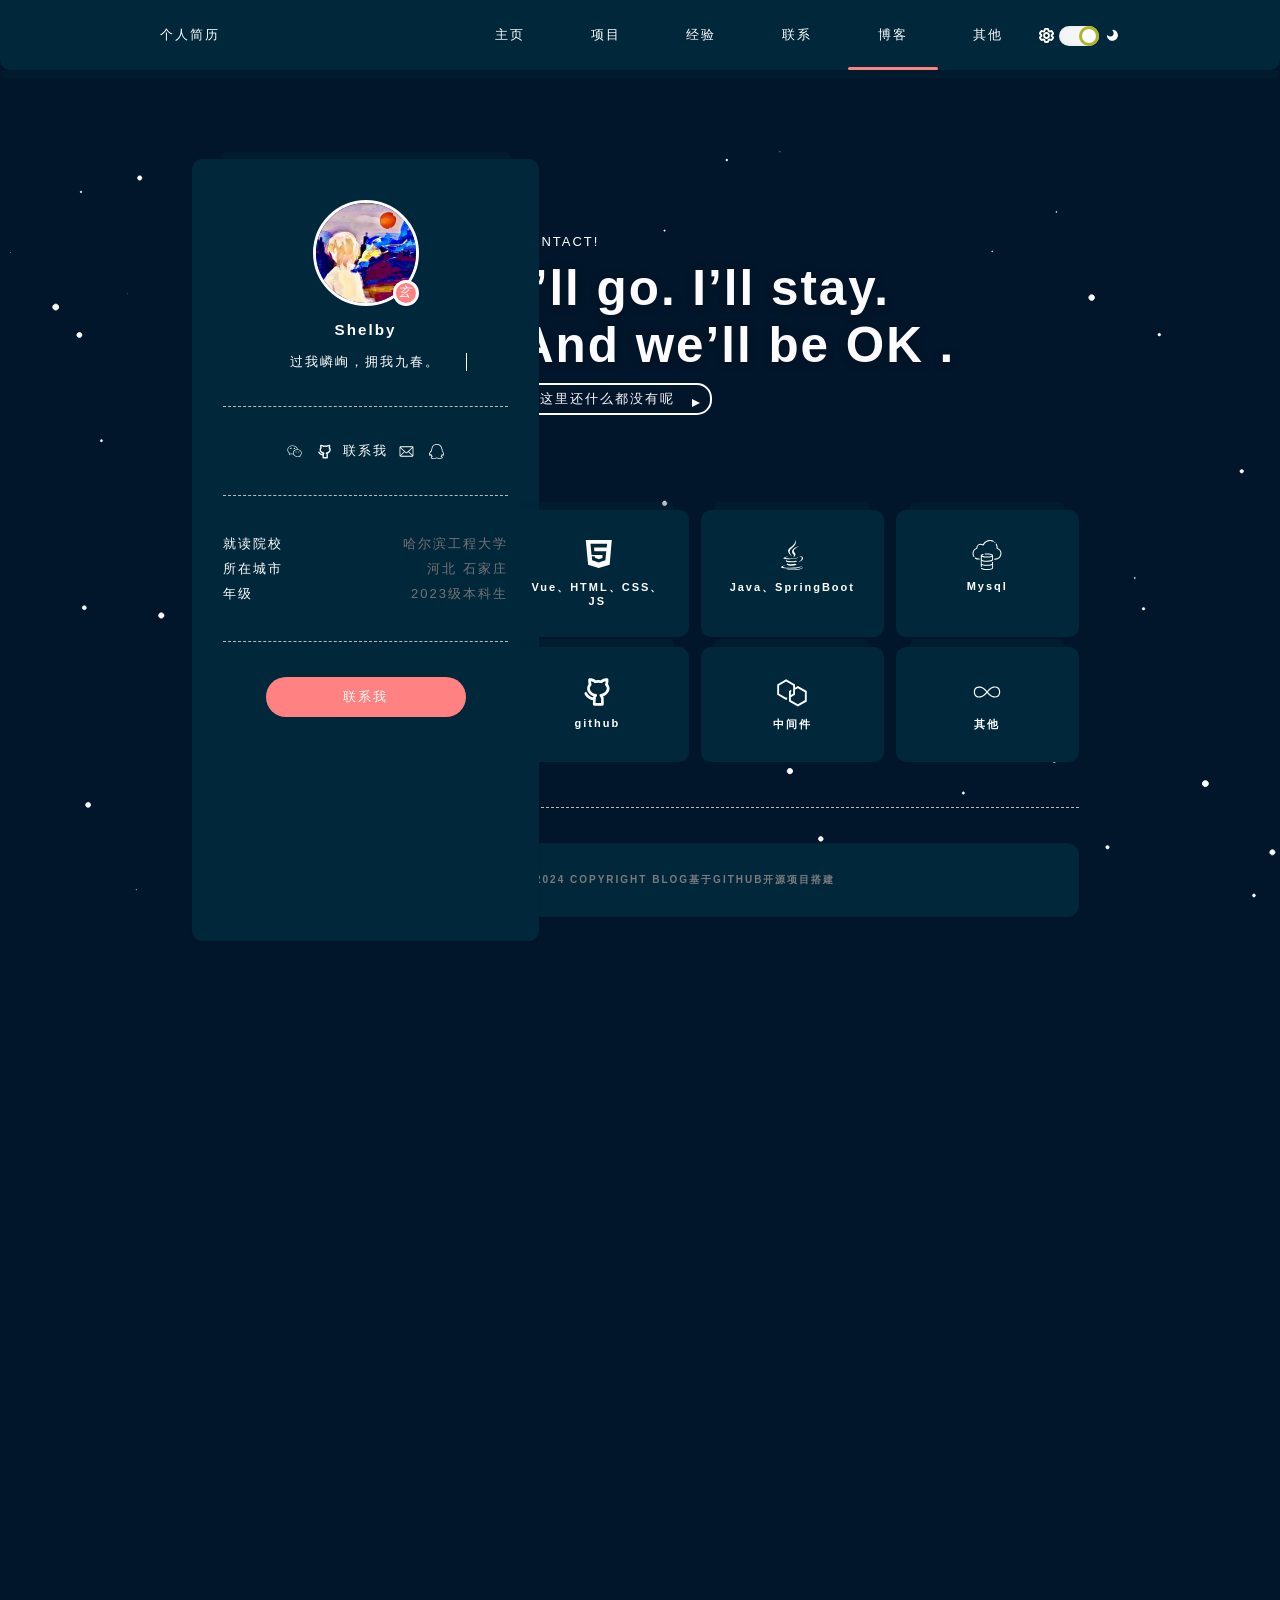
==== blog.html @ ae838272 "Prepare website for GitHub Pages" ====
﻿<!DOCTYPE html>
<html lang="en">

<head>
  <meta charset="UTF-8">
  <meta http-equiv="X-UA-Compatible" content="IE=edge">
  <meta name="viewport" content="width=device-width, initial-scale=1.0">
  <title>欢迎来到，我的世界</title>
  <link rel="stylesheet" href="./css/base.css">
  <link rel="stylesheet" href="./css/blog.css">
  <script src="./js/jq.js"></script>
</head>


<body>
  <canvas class="canvas-wrap" id="triangle-lost-in-space" resize="true"></canvas>

  <!-- loadding -->
  <div class="lodding-wrap">
    <div class="loadding-div"></div>
  </div>

  <!-- 主要页面 -->
  <div class="box">

    <!-- 顶部栏 -->
    <div class="header borderafter">
      <!-- 返回按钮 -->
      <path
              d="M98 468.9l322.8-322.8v184.4C743.6 376.7 881.9 607.3 928 837.8 812.7 676.4 651.3 602.6 420.8 602.6v189.1L98 468.9z"
              p-id="3738" fill="#254665"></path>

      <div class="col">
        <span>个人简历</span>
        <!-- 右边操作栏 -->
        <div class="header-right">
          <!-- 按钮 -->
          <div class="min_menu-wrap" id="minmenu">
            <span class="min_menu"></span>
          </div>
          <!-- 列表 -->
          <div class="menu_list">
            <!-- 栏目 -->
            <ul class="header-nav">
              <li><a href="index.html">主页</a></li>
              <li><a href="./home.html">项目</a></li>
              <li><a href="./resume.html">经验</a></li>
              <li><a href="./contact.html">联系</a></li>
              <li class="active"><a href="./blog.html">博客</a></li>
              <li><a href="./live.html">其他</a></li>
            </ul>
            <!-- 开关灯 -->
            <span class="kaig-bottm">
              <svg x="1649159647627" class="icon" viewBox="0 0 1024 1024" version="1.1"
                   xmlns="http://www.w3.org/2000/svg" p-id="2250" width="15" height="15">
                <path
                  d="M1008.535135 710.670332l-70.446388 116.386904a112.099975 112.099975 0 0 1-140.572857 43.829042l-69.422645-17.083729c-5.502624 3.1992-11.133217 6.3984-16.763809 9.341665l-18.299425 62.896276C687.335435 981.514621 639.4754 1023.744064 582.657604 1023.744064H441.764828c-56.817796 0-104.677831-42.293427-110.308423-97.703574l-18.299425-62.896276a422.166458 422.166458 0 0 1-16.827793-9.341665l-69.614597 17.083729a112.163959 112.163959 0 0 1-140.508873-43.893026L15.631361 710.542364a107.493127 107.493127 0 0 1 32.43989-144.731817L96.251206 518.910272a410.649338 410.649338 0 0 1 0-14.204448l-48.179955-46.836291a107.365159 107.365159 0 0 1-32.375906-144.731817l70.190452-116.450888a112.099975 112.099975 0 0 1 140.572857-43.893026l69.550612 17.083729c5.566608-3.1992 11.133217-6.3984 16.827794-9.341665l18.299425-62.896276C336.831061 42.229443 384.691096 0 441.508892 0H582.529636c56.817796 0 104.677831 42.293427 110.372407 97.63959l18.235441 62.704324c5.75856 3.007248 11.325169 6.142464 16.827793 9.341665l69.678581-17.083729a112.163959 112.163959 0 0 1 140.508873 43.893026l70.446388 116.514872a107.493127 107.493127 0 0 1-32.375906 144.731817l-48.179955 46.772307a414.616346 414.616346 0 0 1 0 14.204448l48.243939 46.836291c47.092227 31.928018 62.192452 94.952262 32.247938 145.115721z m-213.066733-142.23644l3.391152-31.032242a246.210447 246.210447 0 0 0 0-51.699076l-3.263184-30.904274 93.992502-91.305173-53.554612-88.553862-131.615096 32.311922-23.546113-16.059985a294.134466 294.134466 0 0 0-48.627844-26.809297l-27.513121-11.901025L568.453156 127.968008H455.649356L419.370426 252.736816l-27.705074 11.965009c-16.635841 7.166208-32.951762 16.187953-48.499875 26.745313l-23.610097 15.996001-131.487128-32.247938-53.36266 88.489878 94.056486 91.433141-3.263184 30.968258a247.874031 247.874031 0 0 0 0 51.699076l3.1992 30.904274-93.928518 91.369157 53.554612 88.489878 131.551112-32.311922 23.610097 16.059985c15.292177 10.429393 31.544114 19.451137 48.563859 26.809297l27.577106 11.965009L455.905292 895.776056h112.611848l36.342914-124.768808 27.64109-11.965009c16.699825-7.166208 32.951762-16.187953 48.563859-26.745313l23.546113-15.996001 131.423144 32.247938 53.68258-88.745814-94.184454-91.369157zM512.147232 615.846038c57.329668 0 103.846038-46.516371 103.974006-103.974006 0-57.329668-46.644339-103.974006-103.974006-103.974007S408.173225 454.542364 408.173225 511.872032 454.817564 615.846038 512.147232 615.846038z m0 127.968008c-127.968008 0-231.942014-103.910022-231.942015-231.942014 0-127.968008 103.910022-231.942014 231.942015-231.942015 127.968008 0 231.942014 103.910022 231.942014 232.133967A232.133967 232.133967 0 0 1 512.147232 743.814046z"
                  p-id="2251"></path>
              </svg>
              <!-- 开关按钮 -->
              <span class="my-radio active" id="myRadio">
                <i></i>
              </span>
              <svg x="1649159678284" class="icon" viewBox="0 0 1024 1024" version="1.1"
                   xmlns="http://www.w3.org/2000/svg" p-id="3376" width="15" height="15">
                <path
                  d="M505.4 878.6c-196.7 0-358-150.9-374.9-343.1 1-18.6 16.1-33.4 34.9-33.4 10.8 0 20.5 4.8 26.9 12.4 0.2 0.3 0.5 0.1 0.5-0.7 41.6 44.2 100.5 71.9 166.1 71.9 127.1 0 230.1-103 230.1-230.1 0-66.1-28-125.1-72.6-166.8 0.1-0.1 0.5-0.1 0.3-0.3-7-6.5-11.4-15.7-11.4-26.1 0-19 14.9-34.1 33.7-35.3 192.1 17.1 342.9 178.3 342.9 375 0 208-168.5 376.5-376.5 376.5z"
                  p-id="3377"></path>
              </svg>
            </span>
          </div>
        </div>
      </div>
    </div>
    <!-- 顶部导航 -->
    <div class="navigation">
      <div class="nav-titleBox co zz">
        <!-- 占位符 -->
        <div class="co-left"></div>

        <!-- 标题 -->
        <div class="co-right">
          <span class="titleBox-tag">CONTACT!</span>
          <h1>
            I’ll go. I’ll stay.<br>
            And we’ll be OK .
          </h1>
          <a class="buttom navbtn" href="#next-one">这里还什么都没有呢
          </a>
        </div>
      </div>
    </div>

    <!-- 主要内容 -->
    <div class="container content zz">

      <!-- 占位符 -->
      <div class="co-left">
        <!-- 简历吸盘 -->
        <div class="me-card carbox borderbefore" id="mycard">
          <div class="mecar-title">
            <div class="me-image">
              <span class="status">
                <i>玄</i>
              </span>
              <img src="img/touxiang.jpg" alt="">
            </div>
            <h3>Shelby</h3>
            <p class="me-hover">
              <span>过我嶙峋，拥我九春。</span>
            </p>
          </div>
          <div class="borderbotm"></div>
          <div class="lianxi-list">
            <a title="wx:w1457321681">
              <svg x="1649145899448" class="icon" viewBox="0 0 1024 1024" version="1.1"
                   xmlns="http://www.w3.org/2000/svg" p-id="14861" width="15" height="15">
                <path
                        d="M506.942 345.921c25.259 0 42.134-16.916 42.134-42.107 0-25.477-16.848-41.956-42.134-41.956-25.299 0-50.668 16.48-50.668 41.956 0.028 25.204 25.409 42.107 50.668 42.107l0 0zM506.942 345.921zM271.257 261.857c-25.259 0-50.79 16.48-50.79 41.956 0 25.19 25.532 42.107 50.79 42.107 25.163 0 42.012-16.916 42.012-42.107-0.014-25.477-16.834-41.956-42.012-41.956l0 0zM271.257 261.857zM1010.654 615.492c0-133.202-123.563-246.702-275.237-258.512 0.205-1.652 0.301-3.373-0.068-5.092-30.406-141.79-182.886-248.695-354.7-248.695-194.15 0-352.119 135.387-352.119 301.793 0 89.279 45.574 169.725 131.946 233.158l-30.106 90.508c-1.939 5.885-0.177 12.37 4.506 16.452 2.853 2.458 6.445 3.741 10.076 3.741 2.335 0 4.697-0.546 6.867-1.625l113.036-56.565 13.926 2.827c34.802 7.154 64.853 13.353 101.868 13.353 10.895 0 40.878-3.987 43.404-7.182 40.755 101.99 153.094 175.61 285.273 175.61 33.86 0 68.13-8.164 98.891-15.866l87.136 47.636c2.307 1.257 4.847 1.911 7.359 1.911 3.441 0 6.881-1.161 9.639-3.413 4.847-3.932 6.841-10.404 5.038-16.33l-22.255-74.001c74.602-58.955 115.521-129.488 115.521-199.708l0 0zM409.798 665.75c-9.626 0.833-19.388 1.243-29.082 1.243-32.686 0-60.334-5.652-92.31-12.26l-18.582-3.755c-3.195-0.683-6.567-0.245-9.503 1.269l-81.687 40.892 21.231-63.775c2.076-6.24-0.205-13.053-5.57-16.821-82.07-57.207-123.659-126.894-123.659-207.093 0-144.179 139.087-261.516 310.067-261.516 151.142 0 284.959 91.955 312.579 214.261-158.475 2.076-286.706 113.487-286.706 250.32 0 19.893 3.018 39.171 8.11 57.767-1.542-0.382-3.168-0.683-4.887-0.532l0 0zM860.371 788.699c-4.875 3.673-6.935 10.007-5.188 15.852l13.804 45.903-56.647-30.993c-2.157-1.188-4.588-1.803-7.004-1.803-1.188 0-2.389 0.15-3.564 0.464-30.379 7.674-61.822 15.593-92.433 15.593-142.186 0-257.857-97.717-257.857-217.811 0-120.095 115.658-217.771 257.857-217.771 139.469 0 257.325 99.724 257.325 217.771 0 59.87-37.738 121.255-106.291 172.797l0 0zM868.181 797.178zM616.454 506.006c-16.848 0-33.696 16.971-33.696 33.792 0 16.944 16.848 33.669 33.696 33.669 25.313 0 42.038-16.725 42.038-33.669 0-16.848-16.725-33.792-42.038-33.792l0 0zM616.454 506.006zM801.58 506.006c-16.603 0-33.451 16.971-33.451 33.792 0 16.944 16.848 33.669 33.451 33.669 25.231 0 42.257-16.725 42.257-33.669 0-16.848-16.998-33.792-42.257-33.792l0 0zM801.58 506.006z"
                        p-id="14862"></path>
              </svg>
            </a>
            <a title="github:wttAndroid" href="https://gitee.com/wttAndroid">
              <svg x="1649145950732" class="icon" viewBox="0 0 1024 1024" version="1.1"
                   xmlns="http://www.w3.org/2000/svg" p-id="16367" width="15" height="15">
                <path
                        d="M695.765333 981.333333h-276.053333c-26.794667 0-47.317333-21.077333-47.317333-48.64V739.84c0-29.184 6.314667-56.746667 17.365333-81.066667-129.365333-48.64-214.528-150.784-214.528-264.277333 0-53.504 17.365333-103.765333 50.474667-147.498667-12.629333-42.154667-15.786667-95.658667-12.629334-157.269333C216.234667 62.122667 236.8 42.666667 261.973333 42.666667c14.208 0 134.101333 1.621333 203.52 64.853333a504.448 504.448 0 0 1 184.533334 0C717.866667 44.288 837.717333 42.666667 853.504 42.666667c25.216 0 45.738667 19.456 47.317333 45.397333 4.693333 61.610667 0 115.114667-12.629333 157.269333C921.301333 290.688 938.666667 340.906667 938.666667 392.832c0 113.493333-85.162667 215.637333-214.528 264.277333a207.786667 207.786667 0 0 1 17.365333 81.066667v192.896c1.578667 27.562667-20.48 50.261333-45.738667 50.261333z m-228.693333-97.28h181.333333V739.84c0-27.562667-12.586667-53.504-33.109333-71.338667-14.165333-11.349333-20.48-30.805333-15.786667-50.261333 4.778667-17.834667 18.944-32.426667 36.309334-35.669333 123.050667-24.32 208.213333-102.144 208.213333-189.696 0-47.018667-25.258667-82.688-45.738667-105.386667-14.208-14.549333-17.365333-35.626667-7.893333-55.082667 6.314667-12.970667 15.786667-40.533333 15.786667-89.173333-39.466667 6.485333-85.205333 19.456-102.528 45.397333-11.093333 16.213333-31.573333 24.32-50.474667 19.456a393.045333 393.045333 0 0 0-194.005333 0c-18.944 4.864-37.888-3.242667-50.474667-19.456-17.365333-25.941333-63.146667-38.912-102.528-45.397333 1.578667 48.64 9.429333 76.202667 15.786667 89.173333 7.850667 17.834667 4.693333 40.533333-7.936 55.082667-20.48 22.698667-45.738667 58.368-45.738667 105.386667 0 87.552 85.205333 163.754667 208.213333 189.696 17.365333 3.242667 31.573333 17.834667 36.266667 35.669333 4.736 17.834667-1.578667 37.290667-15.786667 50.261333a95.104 95.104 0 0 0-33.109333 71.296v144.298667h3.157333z"
                        fill="#172B4D" p-id="16368"></path>
                <path
                        d="M403.968 788.394667c-212.949333 0-309.162667-194.56-313.898667-202.666667-11.050667-24.32-1.578667-53.461333 20.48-64.810667 23.68-11.349333 52.053333-1.621333 63.146667 21.077334 3.114667 6.485333 80.426667 157.269333 241.28 149.162666 26.837333-1.621333 48.896 19.456 48.896 46.976 1.578667 27.562667-18.901333 50.261333-45.738667 50.261334h-14.165333z"
                        fill="#172B4D" p-id="16369"></path>
              </svg>
            </a>
            <a title="email:Shelby0129@qq.com" href="mailto:Shelby0129@qq.com?Subject=%E9%82%AE%E7%AE%B1%E6%A0%87%E9%A2%98&Body=%E9%82%AE%E7%AE%B1%E5%86%85%E5%AE%B9%EF%BC%81">联系我</a>
            <svg x="1649145973361" class="icon" viewBox="0 0 1024 1024" version="1.1"
                 xmlns="http://www.w3.org/2000/svg" p-id="17271" width="15" height="15">
              <path
                      d="M983.899806 785.385782V224.886223h0.180631l-0.180631-4.696419c-0.180632-5.238314-0.722526-10.476627-1.806315-15.714941-2.890104-25.469042-21.675781-44.977245-45.519139-47.686717H122.287529c-11.741048 0-23.482096 1.625684-34.861881 5.238314-30.346093 10.295996-50.757453 40.100194-50.576821 74.058917v534.849885c-0.361263 21.314518 5.780208 42.087141 17.701887 59.789028l0.361263 0.722526 5.418946 3.973893c18.243782 21.856412 44.977245 34.319986 73.517022 34.500618H904.421944c37.751984 0 70.265655-27.094726 79.477862-66.291763l0.180631-0.541894c0.361263-5.96084 0.361263-11.741048-0.180631-17.701888zM390.16405 547.494091l55.453872 49.854295 43.893456 40.100194c5.418945 5.96084 13.005468 9.57347 21.133886 9.57347 7.947786 0 15.534309-3.431999 21.133886-9.57347l101.153642-91.941436 272.753572 263.721997H126.622685L390.16405 547.494091z m120.119951 30.346092L111.449638 216.03528H115.604163c214.409596-0.903158 703.559711-2.890104 793.875463-0.361263l-399.195625 362.166166z m165.458458-69.72376l251.619686-227.956959v474.518963L675.742459 508.116423z m-328.568707 0.180631L93.205856 760.278003V278.895043l253.967896 229.402011z"
                      p-id="17272"></path>
            </svg>
            <a title="QQ:1457321681">
              <svg x="1649146096754" class="icon" viewBox="0 0 1024 1024" version="1.1"
                   xmlns="http://www.w3.org/2000/svg" p-id="18277" width="15" height="15">
                <path
                        d="M537.576602 0c345.434577 0 362.285044 329.787714 362.285044 329.787714 52.356809 69.207276 24.072096 131.794725 24.072096 131.794725 168.504671 264.793055 59.578437 341.22196 29.488318 346.638181-29.488318 5.416222-58.374833-32.49733-58.374833-32.49733s-9.628838 37.913551-33.700934 58.374833c87.86315 40.922563 72.216288 92.075767 72.216288 92.075767s-18.655874 154.061414-383.94993 56.569425l-31.293725-5.416222c-350.248996 126.378504-393.578768-43.931575-393.578768-43.931575s-14.443258-71.012683 53.560413-97.491989c-39.718958-24.072096-53.560413-75.2253-53.560413-75.2253s-35.506341 57.77303-81.845126 36.709946C-3.443754 775.723291-31.728467 587.359141 143.997834 451.351799c0 0-25.275701-80.641521 32.49733-128.785713C176.495163 322.566085 192.142025 0 537.576602 0L537.576602 0 537.576602 0zM230.055576 341.22196C153.626672 406.216619 204.779876 471.211278 204.779876 471.211278 36.275204 574.72129 66.365324 742.022357 66.365324 742.022357s27.081108-13.239653 45.736982-52.356809c19.257677-39.117156 48.745994 6.619826 48.745994 6.619826s18.655874 89.066755 74.623497 123.971294c56.569425 34.904539-2.40721 57.171228-2.40721 57.171228s-61.985647 0.601802-56.569425 43.329773c5.416222 42.126168 205.81642 95.084779 325.575097 1.203605l63.791054 8.425234c209.427235 72.81809 312.937247 4.814419 319.557073-8.425234 6.619826-13.239653-31.895527-38.515353-67.401869-53.560413-35.506341-15.04506-44.533377-30.691922-13.239653-51.153204 31.293725-21.063084 43.931575-62.587449 61.985647-105.31542 18.054072-42.72797 45.736982-21.664886 49.347797-9.628838 3.610814 12.036048 29.488318 52.356809 29.488318 52.356809s68.003671-72.216288-73.419893-285.856139c0 0 30.691922-63.791054-21.063084-116.147863 0 0-12.63785-300.299397-320.158876-300.299397C224.639355 52.356809 230.055576 341.22196 230.055576 341.22196L230.055576 341.22196 230.055576 341.22196z"
                        p-id="18278"></path>
              </svg>
            </a>
          </div>
          <div class="borderbotm"></div>
          <div class="mecar-bottm">
            <div>
              <span class="mecarbottm-key">就读院校</span>
              <span class="mecarbottm-value">哈尔滨工程大学</span>
            </div>
            <div>
              <span class="mecarbottm-key">所在城市</span>
              <span class="mecarbottm-value">河北 石家庄</span>
            </div>
            <div>
              <span class="mecarbottm-key">年级</span>
              <span class="mecarbottm-value">2023级本科生</span>
            </div>

          </div>
          <div class="borderbotm"></div>
          <div class="buttom-box ">
            <a class="button" href="mailto:Zhangkaixuan0129@qq.com?Subject=%E9%82%AE%E7%AE%B1%E6%A0%87%E9%A2%98&Body=%E9%82%AE%E7%AE%B1%E5%86%85%E5%AE%B9%EF%BC%81">联系我</a>
          </div>
        </div>
      </div>
      <!-- 主要内容部分 -->
      <div class="co-right" id="next-one">
        <div class="content-li li1">
          <div class="li1-box borderbefore">
            <svg x="1663164259401" class="icon" viewBox="0 0 1024 1024" version="1.1" xmlns="http://www.w3.org/2000/svg"
                 p-id="1936" width="30" height="30">
              <path
                d="M128 0l888.832 0-72.704 843.776-376.832 115.712-358.4-115.712zM839.68 254.976l21.504-128-572.416-1.024 36.864 384 372.736 0 0 100.352-124.928 44.032-130.048-46.08-8.192-54.272-102.4 1.024 15.36 135.168 219.136 76.8 230.4-72.704 29.696-309.248-405.504 0-10.24-130.048 428.032 0z"
                p-id="1937"></path>
            </svg>
            <p>Vue、HTML、CSS、JS</p>
          </div>
          <div class="li1-box borderbefore">
            <svg x="1663164308088" class="icon" viewBox="0 0 1024 1024" version="1.1" xmlns="http://www.w3.org/2000/svg"
                 p-id="2882" width="30" height="30">
              <path
                d="M377.642667 791.893333s-39.125333 22.784 27.861333 30.464c81.152 9.301333 122.624 7.978667 212.010667-9.002666 0 0 23.552 14.762667 56.362666 27.562666-200.490667 85.888-453.674667-5.034667-296.234666-49.024m-24.533334-112.085333s-43.861333 32.469333 23.125334 39.424c86.698667 8.917333 155.136 9.685333 273.621333-13.141333 0 0 16.384 16.597333 42.112 25.685333-242.304 70.869333-512.298667 5.546667-338.858667-51.968m206.506667-190.208c49.408 56.874667-12.970667 108.074667-12.970667 108.074667s125.397333-64.768 67.797334-145.834667c-53.802667-75.605333-95.061333-113.152 128.298666-242.688 0-0.042667-350.549333 87.509333-183.125333 280.448m265.130667 385.237333s28.970667 23.850667-31.872 42.282667c-115.712 35.072-481.621333 45.610667-583.210667 1.408-36.522667-15.914667 32-37.973333 53.504-42.581333 22.485333-4.864 35.328-3.968 35.328-3.968-40.661333-28.629333-262.656 56.192-112.768 80.512 408.746667 66.261333 745.045333-29.866667 639.018667-77.653334M396.458667 563.626667s-186.112 44.202667-65.877334 60.245333c50.730667 6.784 151.936 5.248 246.186667-2.645333 77.056-6.485333 154.368-20.352 154.368-20.352s-27.178667 11.605333-46.848 25.045333c-188.970667 49.706667-554.069333 26.581333-448.938667-24.234667 88.832-42.922667 161.109333-38.058667 161.109334-38.058666m333.824 186.624c192.128-99.84 103.296-195.797333 41.301333-182.826667-15.146667 3.157333-21.973333 5.888-21.973333 5.888s5.632-8.832 16.426666-12.672c122.666667-43.136 217.002667 127.189333-39.594666 194.645333 0-0.042667 2.986667-2.645333 3.84-5.034666M614.442667 0s106.410667 106.410667-100.906667 270.08c-166.229333 131.285333-37.888 206.165333-0.042667 291.669333-97.024-87.594667-168.234667-164.608-120.490666-236.330666 70.144-105.344 264.405333-156.373333 221.44-325.418667M415.317333 1020.757333c184.405333 11.818667 467.584-6.528 474.282667-93.781333 0 0-12.885333 33.066667-152.405333 59.349333-157.354667 29.610667-351.530667 26.154667-466.645334 7.168 0-0.042667 23.594667 19.498667 144.768 27.264"
                p-id="2883"></path>
            </svg>
            <p>Java、SpringBoot</p>
          </div>
          <div class="li1-box borderbefore">
            <svg x="1663164338148" class="icon" viewBox="0 0 1024 1024" version="1.1" xmlns="http://www.w3.org/2000/svg"
                 p-id="3834" width="30" height="30">
              <path
                d="M246.744812 635.667692h-14.572307a183.138462 183.138462 0 0 1-109.883077-36.233846 18.510769 18.510769 0 0 0-24.812308 3.544616H95.901735a17.329231 17.329231 0 0 0 3.544616 24.418461A215.433846 215.433846 0 0 0 232.172505 669.538462h14.572307a17.723077 17.723077 0 1 0 0-35.052308zM781.981735 102.793846a17.329231 17.329231 0 0 0 12.996923-5.513846 16.147692 16.147692 0 0 0 4.726154-12.603077 16.147692 16.147692 0 0 0-5.513846-12.209231 18.116923 18.116923 0 0 0-24.812308 0 16.541538 16.541538 0 0 0-4.726153 11.815385 17.723077 17.723077 0 0 0 17.32923 18.510769zM873.747889 270.572308V256a250.486154 250.486154 0 0 0-33.083077-124.455385 17.723077 17.723077 0 0 0-24.024615-6.301538 17.329231 17.329231 0 0 0-6.301539 24.024615 215.433846 215.433846 0 0 1 28.356924 106.732308 169.353846 169.353846 0 0 1 0 24.418462 16.935385 16.935385 0 0 0 12.20923 18.510769 174.08 174.08 0 0 1 120.91077 163.446154 177.230769 177.230769 0 0 1-179.593847 173.292307h-14.572307a17.723077 17.723077 0 1 0 0 35.052308h14.572307a211.889231 211.889231 0 0 0 214.646154-208.344615 207.163077 207.163077 0 0 0-133.12-191.803077zM732.750966 29.144615a272.147692 272.147692 0 0 0-265.846154 11.815385A258.363077 258.363077 0 0 0 371.594043 146.116923a150.843077 150.843077 0 0 0-73.649231-18.904615 147.298462 147.298462 0 0 0-149.267692 143.36A207.556923 207.556923 0 0 0 17.132505 462.375385a202.830769 202.830769 0 0 0 31.901538 109.48923 18.116923 18.116923 0 0 0 14.966154 7.876923 17.329231 17.329231 0 0 0 9.452308-2.756923 15.753846 15.753846 0 0 0 7.483077-11.027692 15.36 15.36 0 0 0-2.363077-14.572308 170.535385 170.535385 0 0 1-25.993847-90.584615 174.08 174.08 0 0 1 118.153847-163.052308 17.329231 17.329231 0 0 0 12.20923-18.116923 82.313846 82.313846 0 0 1 0-9.452307 111.852308 111.852308 0 0 1 115.003077-107.913847 118.153846 118.153846 0 0 1 70.498462 24.024616 18.904615 18.904615 0 0 0 15.753846 3.150769 19.692308 19.692308 0 0 0 11.815385-10.633846 233.156923 233.156923 0 0 1 320.590769-118.153846 17.723077 17.723077 0 0 0 16.147692-31.507693zM511.409428 459.224615a630.153846 630.153846 0 0 0-67.741539 3.15077 17.329231 17.329231 0 0 0-15.753846 19.298461 17.723077 17.723077 0 0 0 19.298462 15.753846c20.48-1.969231 42.141538-3.150769 64.196923-3.150769 106.732308 0 171.716923 23.630769 176.836923 34.658462-5.12 12.603077-70.104615 35.84-176.836923 35.84s-170.929231-23.236923-176.443077-34.264616c0-2.756923 12.209231-12.603077 45.292307-21.267692a17.723077 17.723077 0 0 0 12.603077-21.661539 18.116923 18.116923 0 0 0-21.267692-12.996923c-47.655385 12.603077-71.68 31.113846-71.68 55.138462v370.609231a17.723077 17.723077 0 0 0 17.723077 17.723077 17.723077 17.723077 0 0 0 17.723077-17.723077v-46.08a472.615385 472.615385 0 0 0 176.443077 28.356923 474.978462 474.978462 0 0 0 174.867692-28.356923v98.461538c-5.12 12.603077-70.104615 35.84-176.836923 35.84-89.796923 0-157.538462-16.935385-174.08-33.083077a17.723077 17.723077 0 0 0-25.206154 0 17.723077 17.723077 0 0 0 0 24.812308c27.963077 25.993846 105.944615 42.535385 196.923077 42.535385 78.769231 0 211.889231-14.966154 211.889231-70.498462v-192.984615a17.723077 17.723077 0 0 0-17.723077-17.723077 17.723077 17.723077 0 0 0-17.723077 17.723077v51.987692c-5.12 12.603077-70.104615 36.233846-176.836923 36.233846s-171.716923-23.630769-176.443077-35.446154V712.861538a472.615385 472.615385 0 0 0 176.443077 28.75077c78.769231 0 211.889231-14.966154 211.889231-70.892308v-140.996923c4.332308-57.107692-128.787692-70.498462-207.556923-70.498462z m0 246.941539c-106.732308 0-171.716923-23.236923-176.443077-35.446154v-99.249231a465.526154 465.526154 0 0 0 176.443077 28.750769 467.495385 467.495385 0 0 0 175.261538-28.750769V669.538462c-3.544615 13.390769-68.529231 36.627692-175.261538 36.627692z"
                fill="#333333" p-id="3835"></path>
            </svg>
            <p>Mysql</p>
          </div>
          <div class="li1-box borderbefore">
            <svg x="1663164362075" class="icon" viewBox="0 0 1024 1024" version="1.1" xmlns="http://www.w3.org/2000/svg"
                 p-id="4757" width="30" height="30">
              <path
                d="M695.765333 981.333333h-276.053333c-26.794667 0-47.317333-21.077333-47.317333-48.64V739.84c0-29.184 6.314667-56.746667 17.365333-81.066667-129.365333-48.64-214.528-150.784-214.528-264.277333 0-53.504 17.365333-103.765333 50.474667-147.498667-12.629333-42.154667-15.786667-95.658667-12.629334-157.269333C216.234667 62.122667 236.8 42.666667 261.973333 42.666667c14.208 0 134.101333 1.621333 203.52 64.853333a504.448 504.448 0 0 1 184.533334 0C717.866667 44.288 837.717333 42.666667 853.504 42.666667c25.216 0 45.738667 19.456 47.317333 45.397333 4.693333 61.610667 0 115.114667-12.629333 157.269333C921.301333 290.688 938.666667 340.906667 938.666667 392.832c0 113.493333-85.162667 215.637333-214.528 264.277333a207.786667 207.786667 0 0 1 17.365333 81.066667v192.896c1.578667 27.562667-20.48 50.261333-45.738667 50.261333z m-228.693333-97.28h181.333333V739.84c0-27.562667-12.586667-53.504-33.109333-71.338667-14.165333-11.349333-20.48-30.805333-15.786667-50.261333 4.778667-17.834667 18.944-32.426667 36.309334-35.669333 123.050667-24.32 208.213333-102.144 208.213333-189.696 0-47.018667-25.258667-82.688-45.738667-105.386667-14.208-14.549333-17.365333-35.626667-7.893333-55.082667 6.314667-12.970667 15.786667-40.533333 15.786667-89.173333-39.466667 6.485333-85.205333 19.456-102.528 45.397333-11.093333 16.213333-31.573333 24.32-50.474667 19.456a393.045333 393.045333 0 0 0-194.005333 0c-18.944 4.864-37.888-3.242667-50.474667-19.456-17.365333-25.941333-63.146667-38.912-102.528-45.397333 1.578667 48.64 9.429333 76.202667 15.786667 89.173333 7.850667 17.834667 4.693333 40.533333-7.936 55.082667-20.48 22.698667-45.738667 58.368-45.738667 105.386667 0 87.552 85.205333 163.754667 208.213333 189.696 17.365333 3.242667 31.573333 17.834667 36.266667 35.669333 4.736 17.834667-1.578667 37.290667-15.786667 50.261333a95.104 95.104 0 0 0-33.109333 71.296v144.298667h3.157333z"
                p-id="4758"></path>
              <path
                d="M403.968 788.394667c-212.949333 0-309.162667-194.56-313.898667-202.666667-11.050667-24.32-1.578667-53.461333 20.48-64.810667 23.68-11.349333 52.053333-1.621333 63.146667 21.077334 3.114667 6.485333 80.426667 157.269333 241.28 149.162666 26.837333-1.621333 48.896 19.456 48.896 46.976 1.578667 27.562667-18.901333 50.261333-45.738667 50.261334h-14.165333z"
                p-id="4759"></path>
            </svg>
            <p>github</p>
          </div>
          <div class="li1-box borderbefore">
            <svg t="1663164383323" class="icon" viewBox="0 0 1024 1024" version="1.1" xmlns="http://www.w3.org/2000/svg"
              p-id="5574" width="30" height="30">
              <path
                d="M711.68 306.688l-97.28 56.32V256L311.296 80.896 7.68 256v350.208l303.616 175.104 33.28-19.456v-73.728l-33.28 19.456-239.616-138.24v-276.48l239.616-138.24 239.616 138.24V568.832L472.576 614.4v-95.744l14.336-8.192V436.736l-78.336 45.056v350.208l303.616 175.104 303.616-175.104V481.792L711.68 306.688z m239.616 488.448l-239.616 138.24-239.616-138.24v-106.496l142.336-81.92V436.736l97.28-56.32 239.616 138.24v276.48z"
                p-id="5575"></path>
            </svg>
            <p>中间件</p>
          </div>
          <div class="li1-box borderbefore">
            <svg t="1663164411953" class="icon" viewBox="0 0 1024 1024" version="1.1" xmlns="http://www.w3.org/2000/svg"
              p-id="6509" width="30" height="30">
              <path
                d="M781.041526 702.256158c-16.83134 0-34.491559-1.680269-52.873208-5.064342-85.793992-15.801894-151.311171-82.962503-213.415624-152.277172-62.652945 69.642127-129.096217 136.478348-217.570247 152.294568-70.713528 12.640901-130.713041 0.388856-173.508729-35.43607-40.167838-33.624818-61.400419-85.202521-61.400419-149.156088 0-64.520479 21.726837-116.567879 62.833047-150.514015 43.171242-35.655058 102.770642-47.420009 172.33909-34.026978 87.798649 16.901948 154.213267 86.10303 217.33284 156.718321 62.184271-69.613474 127.35148-138.577149 212.878388-156.647713l0 0c67.512626-14.261818 128.272455-3.003404 171.080423 31.705096 41.557488 33.694403 64.444754 87.947028 64.444754 152.765289 0 64.296375-21.394263 116.095112-61.869093 149.797701C869.62198 688.800705 828.659033 702.256158 781.041526 702.256158zM541.569456 514.873444c60.654428 67.89125 119.423927 129.252783 193.847963 142.959969 58.313104 10.744715 106.824981 1.688455 140.287093-26.172079 31.04711-25.853831 47.458895-67.01837 47.458895-119.045303 0-53.279461-17.161868-95.356788-49.629327-121.68134-33.737382-27.353998-81.32112-35.529191-137.603984-23.635303C661.437497 383.037836 602.76112 446.251553 541.569456 514.873444zM243.962338 362.741581c-37.352723 0-69.124334 10.190083-93.373621 30.216185-31.596625 26.093285-48.296983 67.471694-48.296983 119.659287 0 51.728128 16.276708 92.695169 47.070039 118.471229 33.419134 27.975145 82.102926 37.217646 140.779304 26.728758 77.165474-13.795191 136.761803-74.853825 197.828624-142.966109C426.068885 445.440072 366.364085 382.095371 289.87911 367.369995 273.809109 364.277564 258.462586 362.741581 243.962338 362.741581z"
                p-id="6510"></path>
            </svg>
            <p>其他</p>
          </div>
        </div>
        <div class="borderbotm"></div>
        <div class="carbox copybottm">
          ©2024 CopyRight Blog基于Github开源项目搭建
        </div>
      </div>
    </div>
  </div>
</body>

<script src="./js/base.js"></script>
<script type="text/javascript" src="./js/paper-full.min.js"></script>
<script type="text/javascript" src="./js/canvas.js"></script>

</html>
---- css/base.css ----
:root {
 /* 默认背景色 */
--backColor:#fff;
--borderline:#00283a;
 /* 卡片 */
--headerCOlor:#00283A;
 /* 卡片 */
--headerhover:rgb(0, 40, 58,.8);

  /* 默认字体颜色 */
--headerFont:#fff;
  /* 反差色 */
--fontColor:#00283A;
--mainColor:#ff8181;
--bagColor:#02162b;
}

.content-li svg path,.buttom svg path{
  fill:#fff;
}
svg{
  vertical-align: middle;
}
svg path{
  fill: var(--headerFont);
}

/* 遮罩 */
.zhezhao{
  position: fixed;
  left: 0px;
  right: 0px;
  bottom: 0px;
  top: 0px;
  background-color: rgba(0, 0, 0, .7);
  z-index: 9;
  display: none;
}
.zhezhao.active{
  display: block;
}
.zhezhao .close{
  position: absolute;
  right: 20%;
  top:  10%;
}
.close path{
  fill: #FCFCFE;
}
#videoResume{
  position: absolute;
  left: 50%;
  top:  50%;
  transform: translate(-50%,-50%);
}
#videoResumeC{
  width: 100%;
}


body,
html {
  position: relative;
  margin: 0px;
  width: 100%;
  padding: 0px;
  font-size: 13px;
  letter-spacing: 2px;
  transition: .4s ease-in-out;
  font-weight: 400;
  font-family: -apple-system, BlinkMacSystemFont, "Segoe UI", Roboto, "Helvetica Neue", Arial, "Noto Sans", sans-serif, "Apple Color Emoji", "Segoe UI Emoji", "Segoe UI Symbol", "Noto Color Emoji";
  
  color: var(--headerFont);
  background-color:var(--bagColor);
}
a{
   transition: color .6s ease-in-out;
   text-decoration: none;
   color: inherit;
}
a:hover {
  color: var(--mainColor);
}


.carbox {
  background-color: var(--headerCOlor);
  border-radius: 12px;
  box-shadow: 0 2px 4px -2px rgb(0 0 0 / 15%);
}

ul {
  list-style: none;
  margin: 0px;
  padding: 0px;
}

ul>li {
  display: inline-block;
}
img {
  width: 100%;
  height: 100%;
  vertical-align: middle;
}
.copybottm {
  padding: 30px 20px;
  color: #7B7B7D;
  font-size: 10px;
  font-weight: 700;
  letter-spacing: 2px;
  transition: .4s ease-in-out;
  text-transform: uppercase;
}

 /* 顶部栏目 */
.header {
  position: fixed;
  z-index: 2;
  top: 0px;
  width: 100%;
  height: 70px;
  line-height: 70px;
  background-color: var(--headerCOlor);
  border-radius: 0% 0% 10px 10px;
  box-shadow: 0 2px 4px 0 rgb(0 0 0 / 15%);
}

/* 下面的装饰 */
.borderafter::after{
  content: '';
  position: absolute;
  top: 70px;
  left: 0px;
  right: 0px;
  height: 8px;
  /* background-color: #00283A; */
  background-color: var(--borderline);
  border-radius: 0% 0% 5px 5px;
  opacity: .3;
}

/* 上面的装饰 */
.borderbefore::before{
  content: '';
  position: absolute;
  top: -8px;
  left: 8%;
  right: 8%;
  height: 10px;
  background-color: var(--borderline);
  border-radius: 5px 5px 0% 0%;
  opacity: .3;
}

.col {
  width: 75%;
  margin: 0 auto;
  /* border: 1px solid red; */
}

.header>div {
  display: flex;
  justify-content: space-between;
}

/* 开灯 */
.kaig-bottm img {
  width: 15px;
  height: 15px;
}
.kaig-bottm .my-radio{
  position: relative;
  display: inline-block;
  height: 20px;
  width: 40px;
  vertical-align: middle;
  background: #F4F5F7;
  border-radius: 2em;
  box-shadow: inset 0 0 4px -1px rgb(0 0 0 / 15%);
  transition: .4s ease-in-out;
  cursor: pointer;
}

.kaig-bottm .my-radio.active>i{
  right: 0px;
  left: auto;
}
.kaig-bottm .my-radio>i{
  position: absolute;
  left: 0px;
  top: 0px;
  bottom: 0px;
  display: inline-block;
  width: 35%;
  border: solid 3px #AFB42B;
  border-radius: 50%;
  background: #FCFCFE;
  transition: all .2s ease;
}

/* 顶部导航栏 */
.header-nav {
  display: inline-block;
}

.header-nav>li.active::after {
  content: '';
  display: inline-block;
  position: absolute;
  bottom: 0;
  left: 0px;
  right: 0px;
  border-radius: 10px;
  height: 3px;
  background-color: var(--mainColor);
  transition: .4s ease-in-out;
}

.header-nav>li {
  padding: 0 30px;
  position: relative;
  transition: color .6s ease-in-out;
  box-sizing: border-box;
}

.header-nav>li:hover {
  color: var(--mainColor);
}



/* 导航 */ 
/* 黑色主题背景 */
.navigation.active{ 
  background-image: url("../img/back/aitx6-0og08.webp") !important;
  
}
/* 默认主题 */
.navigation {
  margin: 0px auto 0;
  width: 95%;
  background-color: transparent;
  height: 600px;
  border-radius: 20px;
  background-image: url("../img/back/a58cbbffd2aa49c1b1e99990be912f30.jpg");
  background-attachment: fixed;
  background-size: 100%;
  background-repeat: no-repeat;
  overflow: hidden;
  color: #fff;
}

/* 顶部导航 */
.navigation .titleBox-tag {
  text-transform: uppercase;
}

.navigation h1 {
  margin: 10px 0;
  font-size: 3.8rem;
  color: #fcfcfe;
  text-shadow: 0 1px 10px rgb(0 0 0 / 30%);
}
.navigation .buttom:hover{
  transform: scale(1.1);
  color: #fff;
}
.navigation>.nav-titleBox {
  margin-top: 18rem;
}

.nav-titleBox .buttom {
  display: inline-block;
  height: 28px;
  line-height: 28px;
  padding: 0px 35px 0 20px;
  border: 2px solid white;
  border-radius: 15px;
  cursor: pointer;
  transition: transform .3s ease;
  color: #fcfcfe;
  position: relative;
}
.nav-titleBox .buttom::after{
  position: absolute;
  right: 10px;
  top: 50%;
  content: '';
  width: 0px;
  height: 0px;
  border-top: 4px solid transparent;
  border-left: 8px solid #fff;
  border-bottom: 4px solid transparent;
  animation: bmove 1s infinite;
}
@keyframes bmove {
  0%{
    opacity: 1;
    transform: translateX(-8px) translateY(-50%);
  }
  100%{
    opacity: 0;
    transform: translateX(5px) translateY(-50%);
  }
}


/* 内容 */

.co-left {
  width:35%;
  display: inline-block;
  height: 50px;
}

.co-right {
  width: 64%;
  display: inline-block;
  /* background-color: #45454566; */
  min-height: 50px;
}
.co{
  width: 70%;
  margin: 0 auto;
}

.content {
  position: relative;
  top: -90px;
  min-height: 1000px;
  width: 70%;
  margin: 0 auto;
  display: flex;
  /* background-color: rgba(10, 15, 20, 0.2); */
}


/* 左半部分 */
.content .me-card {
  /* top: 390px; */
}

.scroll{
  position: fixed !important;
  top: 49%;
}
.content .me-card {
  width: fit-content;
  min-width: 285px;
  transform: translateY(-351px);
  height: 780px;
  /* backgrounbad-color: var(--headerCOlor); */
  border-radius: 10px;
  text-align: center;
  border: 1px solid var(--headerCOlor);
  padding: 0px 30px;
}


/* 左边吸盘 */
.mecar-title {
  margin-top: 40px;
}


.me-hover span{
  margin: 0 auto;
  display: block;
  font: 14px ;
  border-right: .08em solid;
  /* 个数*2ch */
  width: 28ch; 
  white-space: nowrap;
  overflow: hidden;
  animation: typing 3s steps(28,end), blink-caret .3s step-end infinite alternate;
}


@keyframes typing {
  from {
    width: 0;
  }
}
@keyframes blink-caret {
  50%{
    border-color: transparent;
  }
}


/* 虚线 */
.content .borderbotm {
  /* border-style: dashed; */
  border-bottom: 1px dashed rgb(187, 185, 185);
  height: 0px;
  margin: 35px 0;
}

.mecar-title .me-image {
  position: relative;
  display: inline-block;
}
.me-image>img{
  width: 100px;
  height: 100px;
  border: solid 3px #FCFCFE;
  border-radius: 50%;
  box-shadow: 0 2px 4px -2px rgb(0 0 0 / 15%);
}
.mecar-title .me-image>.status{
    height: 20px;
    width: 20px;
     box-shadow: 0 2px 4px -2px rgb(0 0 0 / 15%);
    border-radius: 50%;
    position: absolute;
    border: solid 3px #FCFCFE;
    right: 0px;
    bottom: 0px;
    background-color: var(--mainColor);
    overflow: hidden;
    color: #fff;
    transition: width .2s ease-in-out, visible .2s ease-in-out;
}
.mecar-title .me-image:hover .status{
  width: 100px;
  border-radius: 20px;
}
.mecar-title .me-image:hover .status i {
  width: 0%;
  visibility: hidden;
}
.mecar-title .me-image:hover .status i {
  width: 100%;
  visibility: visible;
}

.mecar-bottm>div {
  display: flex;
  justify-content: space-between;
  height: 25px;
  line-height: 25px;
}

.mecar-bottm .mecarbottm-key {
  font-weight: 500;
}

.mecar-bottm .mecarbottm-value {
  font-weight: 500;
  color: #747474;
}
.me-card .lianxi-list svg{
  margin: 0 5px;
 
}
.me-card .lianxi-list a svg path{
  transition: .2s ease-in-out;
}
.me-card .lianxi-list a:hover svg path{
  fill: var(--mainColor);
}
.me-card .lianxi-list a{
 display: inline-block;
}
.me-card .buttom-box .button{
  display: block;
  margin: 0 auto;
  border: none;
  height: 40px;
  line-height: 40px;
  width: 200px;
 
  color: var(--headerFont);
  border-radius: 50px;
  background: linear-gradient(-45deg, var(--mainColor) 50%, #fff 60%, var(--mainColor) 70%);
  background-size: 600% 100%;
  animation: shine 5s infinite;
}
@keyframes shine {
  0% {
    background-position-x: 100%;
  }
  50% {
    background-position-x: 0%;
  }
  100% {
    background-position-x: -100%;
  }
}


/* g公共 */
.content-li>h3 {
  display: flex;
  align-items: center;
  color: var(--headerFont);
}

.content-li .borderbotm {
  flex: 1;
  margin-left: 20px;
  margin-right: 20px;
}


/* 加载小蝴蝶 */
.lodding-wrap{
  position: fixed;
  left: 0px;
  right: 0px;
  bottom: 0px;
  top: 0px;
  background-color: rgba(0, 0, 0, 0.95);
  z-index: 9;
  opacity: 1;
}

.loadding-div{
  left: 50%;
  top: 50%;
  position: relative;
  width: 100px;
  height: 100px;
  transform: rotateZ(-13deg) translate(-50%,-50%); 
  animation: insect-fly 0.3333333333s infinite alternate cubic-bezier(.45,-0.43,.63,1.94);
}

.loadding-div::after,.loadding-div::before{
  content: '';
  position: absolute;
  width: 50px;
  height: 50px;
  border: 1px solid #00c7ff;
  transform: rotateX(60deg) rotateY(-60deg);
  background-color: rgba(81, 0, 255, 0.723);
  border-radius: 40% 20% 50% 50%;
  animation: wings 0.333s infinite cubic-bezier(0.6, 0, 0.4, 1) alternate;
}
.loadding-div::after{
  transform-origin: right center;
  left: 0;
}

.loadding-div::before{
  right: 0;
  transform-origin: left center;
  animation-direction: alternate-reverse;
}

@keyframes insect-fly {
  from {
    margin-top: -0.3em;
  }
  to {
    margin-top: 0.3em;
  }
}
@keyframes wings {
  from{
    transform: rotateX(60deg) rotateY(-60deg);
  }
  to{
    transform: rotateX(60deg) rotateY(60deg);
  }
}

/* 雪花 */
.canvas-wrap{
  position: fixed;
  top: 100px;
  bottom: 0px;
  z-index: 1;
  left: 0;
  right: 0;
}


/* 置顶层 */
.zz{
  position: relative;
  z-index: 1;
}


/* 公共的按钮样式 */
.buttonsty{
  cursor: pointer;
  transition: .4s ease-in-out;
}
.buttonsty:hover{
  transform: scale(1.03);
}



/* 适配 */

/* @media screen and (min-width:1000px) and (max-width:1200px) {
  .content .me-card{
    min-width: auto;
  }
}



@media screen and ( max-width:1000px) {
  .content{
    display: block;
  }
  .content .me-card{
    min-width: auto;
  }
    

  .header-right{
    display: none;
  }
  .nav-titleBox{
    display: none;
  }
  .co-right{
    display: none;
  }
} */


/* 播放器 */
 .music-wrap{
  position: fixed;
  right: -14%;
  bottom: 30px;
  z-index: 2;
  transition: right .3s ease;
}
.music-wrap:hover{
  right: 0%;
}
/*
.music-wrap.paused .music-box{
  animation-play-state:paused;
}
.music-wrap .music-box{
  animation:fadenum 5s linear infinite;
}
.music-wrap .music-box{
  background-image: url(../img/videob.jpg);
  background-size: 100% 100%;
  transform-origin: center center;
  width:80px;
  height:80px;
  background-color:pink;
  border-radius: 50%;
}
@keyframes fadenum{
  0%{transform:rotate(0deg);}
  100%{transform:rotate(360deg);}
}

.music-wrap .star{
  display: inline-block;
  width: 0;
  height: 0;
  border-top: 10px solid #fff;
  border-bottom: 10px solid #fff;
  border-left: 20px solid #fff;
  z-index: 1;
  position: absolute;
  top: 50%;
  left: 50%;
  transform: translate(-50%,-50%);
}

.music-wrap.paused .star{
  border-top: 10px solid transparent;
  border-bottom: 10px solid transparent;
  border-left: 20px solid #fff;
} */



 .min_menu{
  display: none;
  height: 2px;
  width: 15px;
  background-color: var(--headerFont);
  border-radius: 2px;
  position: relative;
  transition: .4s ease-in-out;
}
.min_menu::after{
  content: "";
  top: -5px;
  position: absolute;
  background-color: inherit;
  transition: .4s ease-in-out;
  display: block;
  width: 15px;
  height: 2px;
  border-radius: 2px;
}

.min_menu::before{
  content: "";
  bottom: -5px;
  position: absolute;
  background-color: inherit;
  transition: .4s ease-in-out;
  display: block;
  width: 15px;
  height: 2px;
  border-radius: 2px;
  
}
.min_menu-wrap{
  min-width: 50px;
}
.min_menu-wrap.active .min_menu{
  transform: rotate(45deg);
}
.min_menu-wrap.active .min_menu::after{
  transform: translate(0,5px) rotate(-90deg);
}
.min_menu-wrap.active .min_menu::before{
  transform: translate(0,-5px) rotate(-90deg);
}


  /* 手机*/
  @media screen and (max-width: 950px) {
    .col>span{
      visibility: hidden;
    }
    .content .me-card{
      min-width: auto;
    }
    .co-left{
      position: relative;
      width: auto;
      display: block;
      height: auto;
    }
    .co-right{
      width: 100%;
    }
    .content{
      display: block;
    }
    .content .me-card{
      width:auto;
      transform: translateY(-20px);
    }
    .scroll{
      position:relative !important;
    }

    
    .min_menu{
      display: inline-block;
    }
    /* .header .header-right{
      display:none;
    } */
    .co-left{
      display: none;
    }
    .co-right{
      width: 100%;
    }

  
    .header-right .min_menu-wrap{
      text-align: center;
    }
    .header-right .header-nav>li{
      display: block;
    }
    .header-right .kaig-bottm{
      display: block;
    }

    .menu_list{
      pointer-events: none;
      position: absolute;
      left: 0;
      right: 0;
      text-align: center;
      opacity: 0;
      background-color: var(--headerhover);
      transform: translateY(10px);
      transition: .1s ease-in-out;
    }

    .menu_list.active{
      opacity: 1;
      pointer-events: all;
      transform: translateY(0px);
    }

    .navigation>.nav-titleBox {
      margin-top: 10rem;
    }
  }

/* 平板 */
 @media screen and (max-width:1200px){
  .navigation{
    text-align: center;
    background-size: 100% 100%;
  }
 
  .co-left{
    position: relative;
    width: auto;
    display: block;
    height: auto;
  }
  .co-right{
    width: 100%;
  }
  .content{
    display: block;
  }
  .content .me-card{
    width:auto;
    transform: translateY(-20px);
  }
  .scroll{
    position:relative !important;
  }
}
---- css/blog.css ----
.content-li.li1 {
  display: flex;
  justify-content: space-between;
  flex-wrap: wrap;
}
.content-li.li1>.li1-box {
  position: relative;
  flex: 0 0 32%;
  background-color: var(--headerCOlor);
  min-height: 100px;
  text-align: center;
  border-radius: 10px;
  padding: 30px 20px;
  box-sizing: border-box;
  margin-bottom: 10px;
}

.li1-box>svg {
 margin-bottom: 10px;
}

.li1-box>svg path{
  fill: var(--headerFont);
}

.li1-box>span.tag{
  color: var(--mainColor);
  font-size: 18px;
}

.li1-box>p {
  /* text-transform: uppercase; */
  font-size: 11px;
  font-weight: 700;
  letter-spacing: 2px;
  color: var(--headerFont);
  transition: .4s ease-in-out;
  margin: 0px;
}

.li2 .li2-box{
  padding: 30px;
  font-size: 0.8rem;
}

.li2-box>.text-hover{
  color: #7B7B7D;
  font-size: 13px;
  font-family: 'Inter',sans-serif;
  letter-spacing: .05em;
  -webkit-font-smoothing: antialiased;
}
.li2-box>.text-img{
  display: flex;
  overflow: hidden;
  justify-content: space-between;
  flex-wrap: wrap;
  
}
.text-img img{
  flex: 1;
  min-width: 45%;
  margin-bottom: 20px;
  margin-left: 10px;
  border-radius: 10px;
}

.text-block blockquote::after {
  margin: 0;
  width: 50px;
  color: var(--mainColor);
  line-height: 55px;
  content: '"';
  position: absolute;
  bottom: -42px;
  right: -35px;
  font-size: 54px;
}

.text-block blockquote::before {
  margin: 0;
  color: var(--mainColor);
  width: 50px;
  line-height: 55px;
  content: '"';
  position: absolute;
  top: -25px;
  left: -25px;
  font-size: 54px;
}

.text-block blockquote {
  position: relative;
  display: block;
  color: var(--headerFont);
  font-style: italic;
  font-size: 1rem;
  font-weight: 500;
 
 
}
.text-block{
  padding: 10px;
  background-color: var(--textblock-bg);
  border-radius: 10px;
}

.content-li .li3-box{
  display: block;
  margin-bottom: 20px;
  padding: 0.5rem;
  cursor: pointer;
}

.li3-box h3{
  margin: 0px;
}

.li3-box p{
  margin: 20px 0;
  opacity: .8;
}
.address-wrap{
  display: flex;
  justify-content: space-between;
  color: #7B7B7D;
  font-size: 10px;
}

.address-wrap svg path{
  fill: #7B7B7D;
}
.address-wrap svg{
  margin-bottom: 3px;
}

.address-left span{
  margin-right: 5px;
}

.address-left span.zd{
  color: var(--mainColor);
}
.address-wrap .address-right{

}

.time-tags-wrap{
  margin-bottom: 20px;
}
.time-tags-wrap span{
  position: relative;
  margin-right: 10px;
  border-radius: 10px;
  padding: 5px;
  cursor: pointer;
  background: var(--headerCOlor);
}
.time-tags-wrap span>i{
  position: absolute;
  right: -8px;
  top: -5px;
  text-align: center;
  background-color: var(--mainColor);
  width: 18px;
  height: 18px;
  line-height: 18px;
  border-radius: 50%;
}



/* 手机*/
@media screen and (max-width: 550px) {
  .content-li{
    display: block;
  }
  .content-li.li1{
    display: block;
  }
  .time-tags-wrap span{
    display: block;
    margin-bottom: 8px;
  }
}
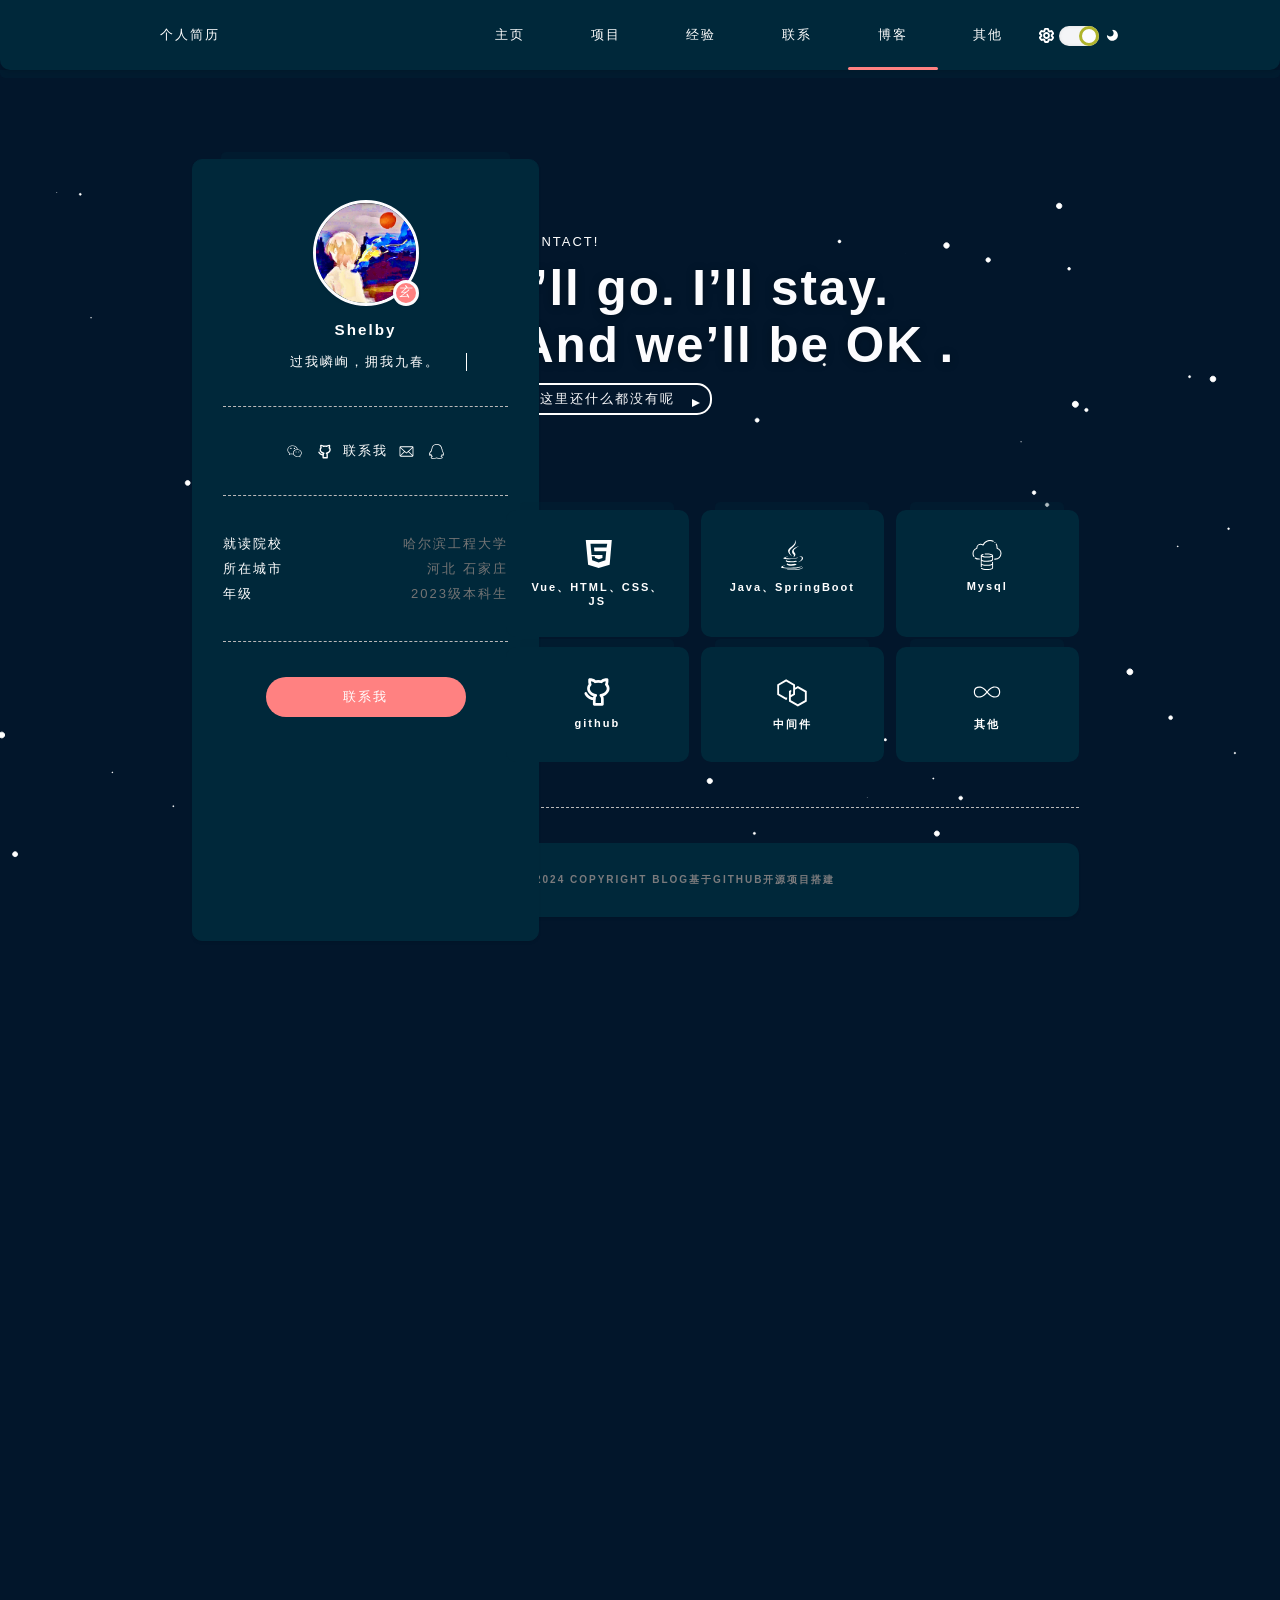
==== commit 2003f072: "Fix avatar image path to new photo" ====
--- a/blog.html
+++ b/blog.html
@@ -103,7 +103,7 @@
               <span class="status">
                 <i>玄</i>
               </span>
-              <img src="img/touxiang.jpg" alt="">
+              <img src="img/头像.jpg" alt="">
             </div>
             <h3>Shelby</h3>
             <p class="me-hover">
